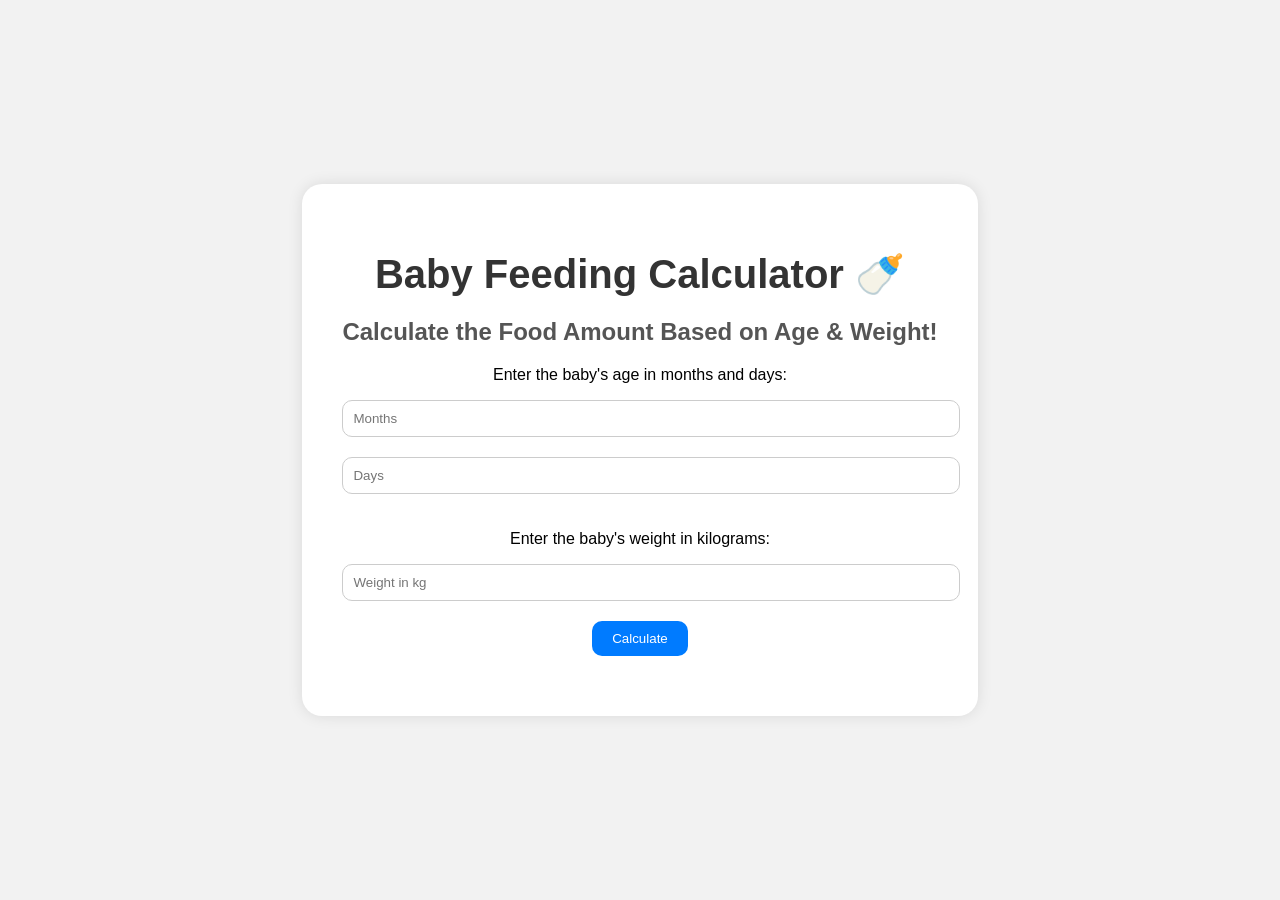
==== index.html @ 9b51c1df "Update and rename baby_calculator.html to index.html" ====
<!DOCTYPE html>
<html lang="en">
<head>
    <meta charset="UTF-8">
    <meta name="viewport" content="width=device-width, initial-scale=1.0">
    <link rel="stylesheet" href="styles.css">
    <script src="script.js" defer></script>
    <title>Baby Feeding Calculator</title>
</head>
<body>
    <div class="container">
        <h1>Baby Feeding Calculator 🍼</h1>
        <h2>Calculate the Food Amount Based on Age & Weight!</h2>
        <p>Enter the baby's age in months and days:</p>
        <input type="number" placeholder="Months" id="months">
        <input type="number" placeholder="Days" id="days">
        <p>Enter the baby's weight in kilograms:</p>
        <input type="number" placeholder="Weight in kg" id="weight">
        <button onclick="calculateFormulaAmount()">Calculate</button>
        <div id="results" style="margin-top: 20px;"></div>
    </div>
</body>
</html>
---- styles.css ----
body {
    font-family: 'Arial', sans-serif;
    background-color: #f2f2f2;
    display: flex;
    align-items: center;
    justify-content: center;
    height: 100vh;
    margin: 0;
}

.container {
    background-color: #ffffff;
    padding: 40px;
    border-radius: 20px;
    box-shadow: 0px 0px 15px rgba(0, 0, 0, 0.1);
    text-align: center;
}

h1 {
    font-size: 2.5em;
    color: #333;
    margin-bottom: 10px;
}

h2 {
    font-size: 1.5em;
    color: #555;
    margin-bottom: 20px;
}

input[type="number"] {
    padding: 10px;
    width: 100%;
    border-radius: 10px;
    border: 1px solid #ccc;
    margin-bottom: 20px;
}

button {
    padding: 10px 20px;
    background-color: #007BFF;
    color: #fff;
    border: none;
    border-radius: 10px;
    cursor: pointer;
}

button:hover {
    background-color: #0056b3;
}
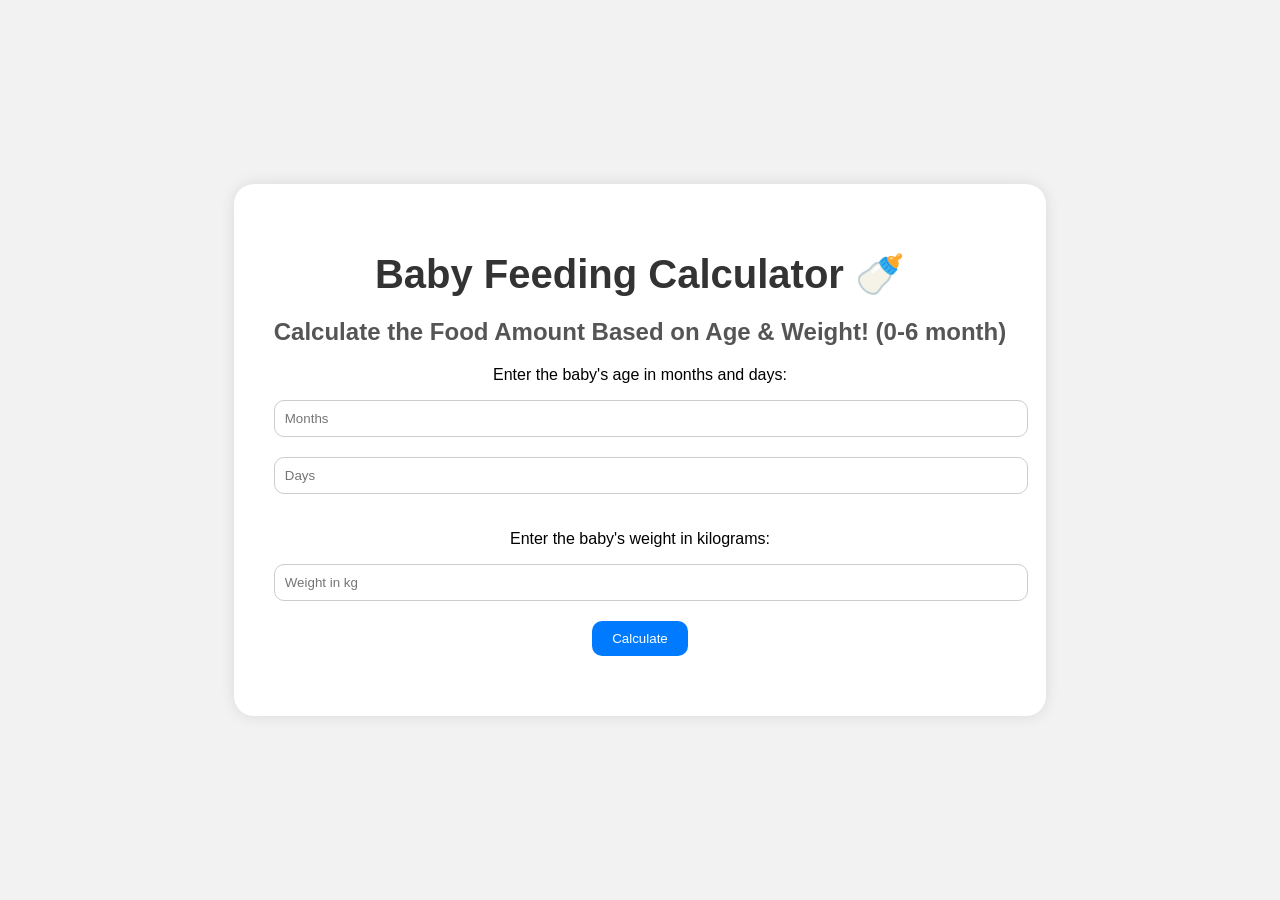
==== commit 4b4fef7d: "Update index.html" ====
--- a/index.html
+++ b/index.html
@@ -10,7 +10,7 @@
 <body>
     <div class="container">
         <h1>Baby Feeding Calculator 🍼</h1>
-        <h2>Calculate the Food Amount Based on Age & Weight!</h2>
+        <h2>Calculate the Food Amount Based on Age & Weight! (0-6 month)</h2>
         <p>Enter the baby's age in months and days:</p>
         <input type="number" placeholder="Months" id="months">
         <input type="number" placeholder="Days" id="days">
